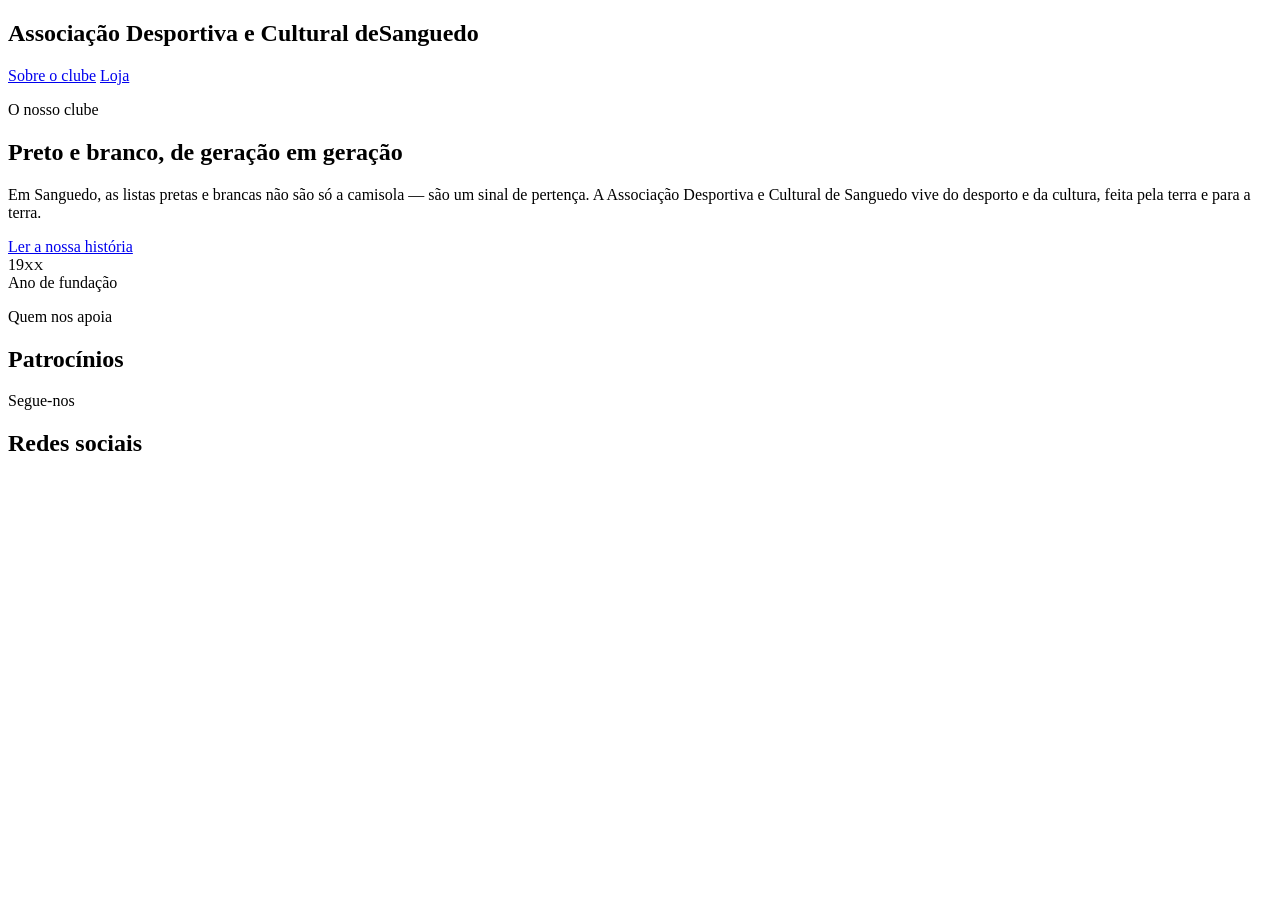
==== index.html @ ec88fad2 "Site inicial do ADC Sanguedo" ====
<!DOCTYPE html>
<html lang="pt-PT">
<head>
<meta charset="UTF-8" />
<meta name="viewport" content="width=device-width, initial-scale=1.0" />
<title>Associação Desportiva e Cultural de Sanguedo</title>
<meta name="description" content="Site oficial da ADC Sanguedo — história, patrocínios, redes sociais e contactos." />
<meta http-equiv="Content-Security-Policy" content="default-src 'self'; base-uri 'self'; object-src 'none'; script-src 'self'; style-src 'self' 'unsafe-inline' https://fonts.googleapis.com; font-src 'self' https://fonts.gstatic.com; img-src 'self' data:; connect-src 'self'; form-action 'self'; upgrade-insecure-requests" />
<meta name="referrer" content="strict-origin-when-cross-origin" />
<link rel="preconnect" href="https://fonts.googleapis.com" />
<link rel="preconnect" href="https://fonts.gstatic.com" crossorigin />
<link href="https://fonts.googleapis.com/css2?family=Barlow+Condensed:wght@500;600;700&family=Newsreader:opsz,wght@6..72,400;6..72,500;6..72,600&display=swap" rel="stylesheet" />
<link rel="stylesheet" href="css/style.css" />
</head>
<body data-page="index">
<header data-site-nav></header>
<main>
  <section class="hero" id="inicio">
    <div class="hero__grid">
      <div class="hero__crest stripes"><span id="heroCrest"></span></div>
      <div class="hero__body">
        <p class="hero__kicker" id="heroKicker"></p>
        <h1><span class="l1">Associação Desportiva e Cultural de</span><span class="l2">Sanguedo</span></h1>
        <div class="hero__meta" id="heroMeta"></div>
        <div class="hero__cta">
          <a href="sobre.html" class="btn btn--solid">Sobre o clube</a>
          <a href="loja.html" class="btn btn--ghost">Loja</a>
        </div>
      </div>
    </div>
  </section>

  <section class="section">
    <div class="wrap home-hist">
      <div>
        <p class="eyebrow">O nosso clube</p>
        <h2 class="section-title">Preto e branco, de geração em geração</h2>
        <p class="lead" style="margin-top:18px">Em Sanguedo, as listas pretas e brancas não são só a camisola — são um sinal de pertença. A Associação Desportiva e Cultural de Sanguedo vive do desporto e da cultura, feita pela terra e para a terra.</p>
        <a href="sobre.html" class="btn btn--ghost more">Ler a nossa história</a>
      </div>
      <aside>
        <div class="statcard"><div class="n" id="statAno">19<small>XX</small></div><div class="k">Ano de fundação</div></div>
      </aside>
    </div>
  </section>

  <section class="section section--alt">
    <div class="wrap">
      <p class="eyebrow">Quem nos apoia</p>
      <h2 class="section-title">Patrocínios</h2>
      <div class="spon-grid" id="patrocinios"></div>
    </div>
  </section>

  <section class="section">
    <div class="wrap">
      <p class="eyebrow">Segue-nos</p>
      <h2 class="section-title">Redes sociais</h2>
      <div class="social-grid" id="redes"></div>
    </div>
  </section>
</main>
<footer data-site-footer></footer>
<script src="js/config.js" defer></script>
<script src="js/site.js" defer></script>
<script src="js/pages.js" defer></script>
</body>
</html>
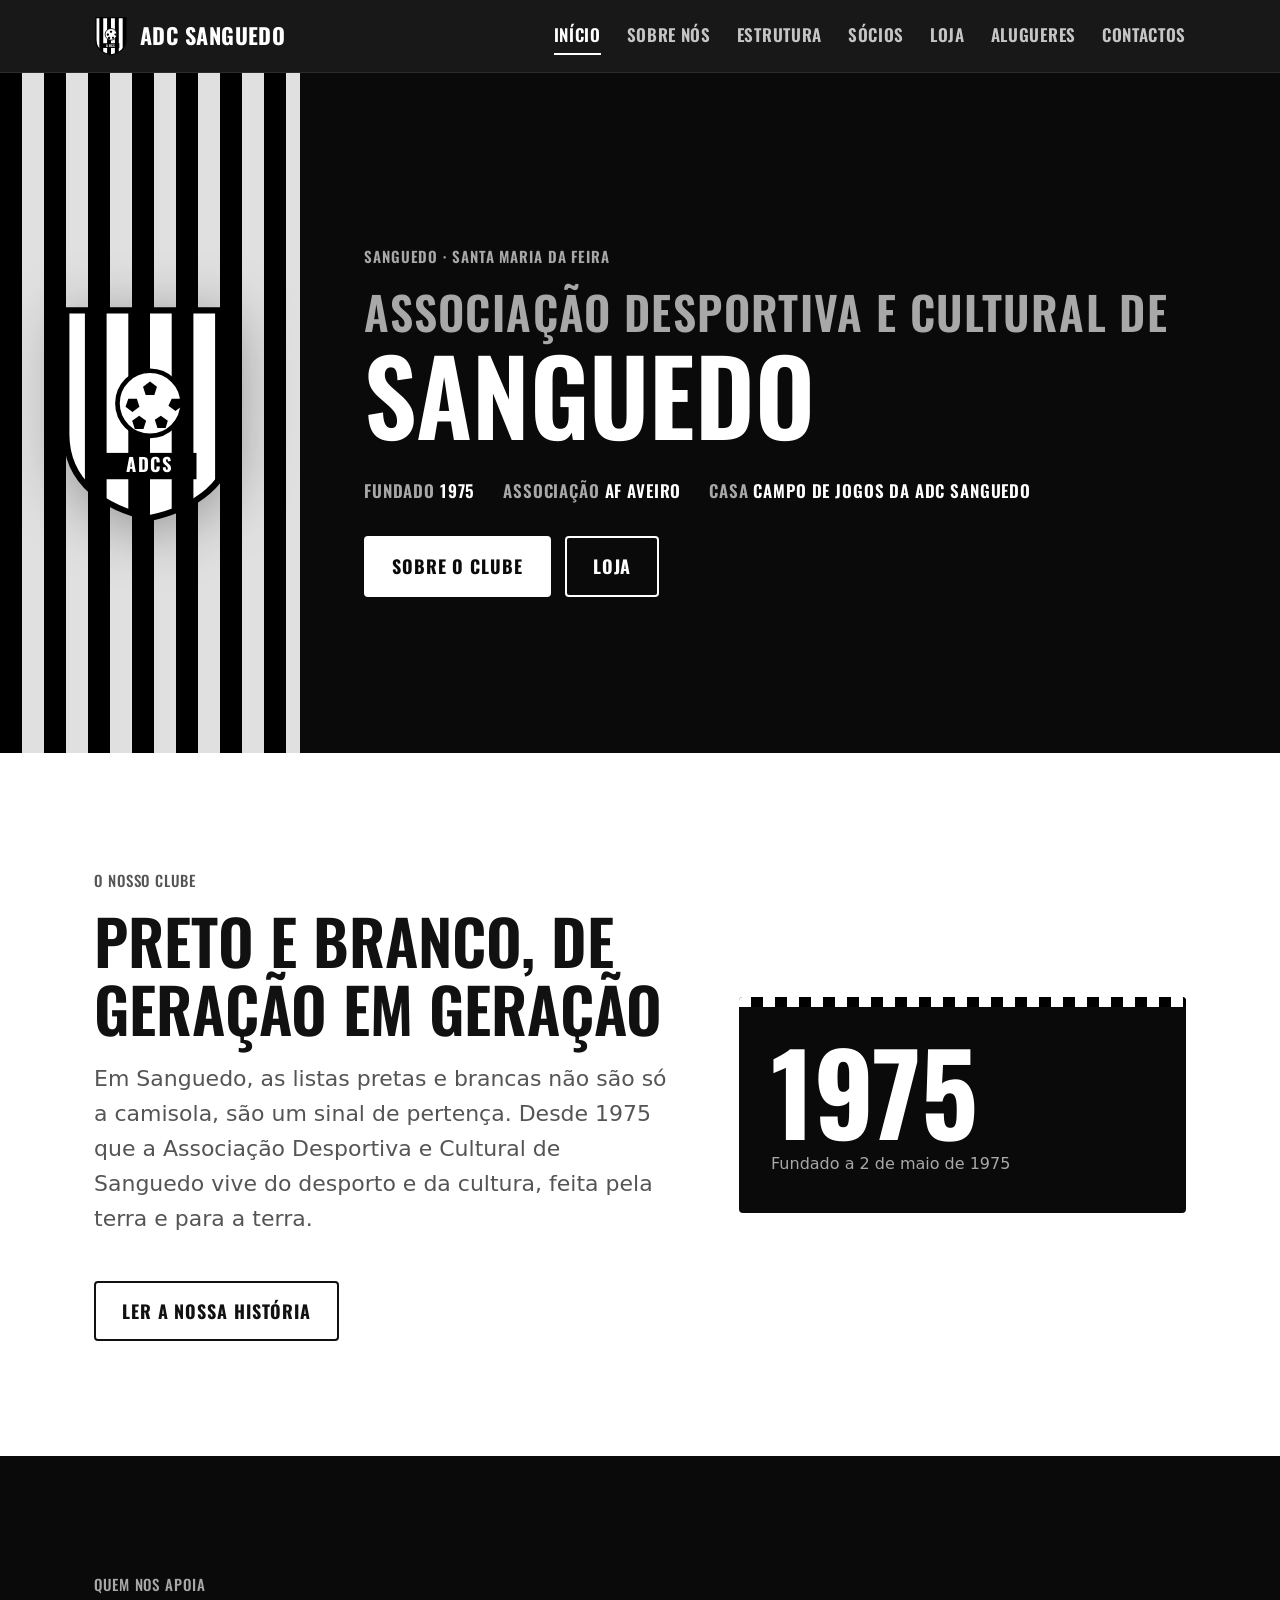
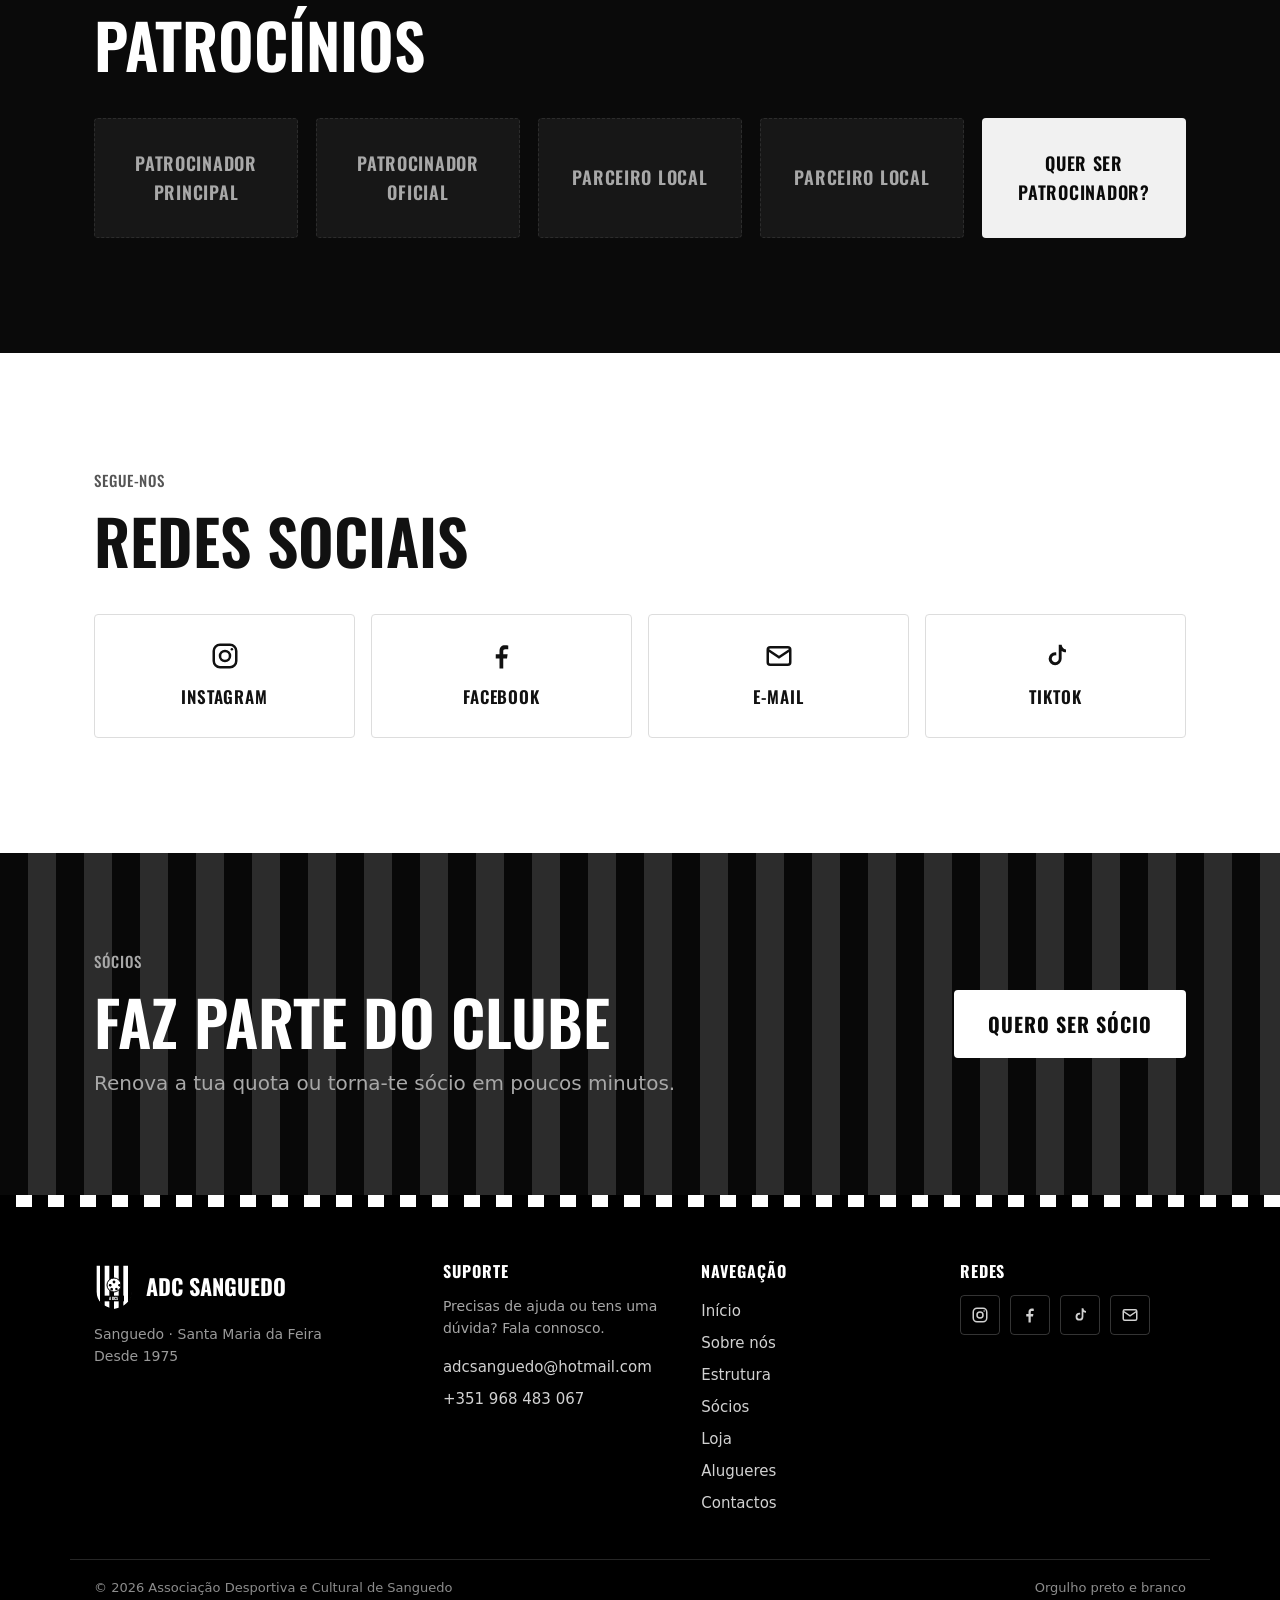
==== commit 77c25e70: "Nova versão do site: correções, página de sócios e visual preto e branco - Corrige bugs: jogos passa" ====
--- a/index.html
+++ b/index.html
@@ -4,18 +4,18 @@
 <meta charset="UTF-8" />
 <meta name="viewport" content="width=device-width, initial-scale=1.0" />
 <title>Associação Desportiva e Cultural de Sanguedo</title>
-<meta name="description" content="Site oficial da ADC Sanguedo — história, patrocínios, redes sociais e contactos." />
-<meta http-equiv="Content-Security-Policy" content="default-src 'self'; base-uri 'self'; object-src 'none'; script-src 'self'; style-src 'self' 'unsafe-inline' https://fonts.googleapis.com; font-src 'self' https://fonts.gstatic.com; img-src 'self' data:; connect-src 'self'; form-action 'self'; upgrade-insecure-requests" />
+<meta name="description" content="Site oficial da ADC Sanguedo, fundada em 1975. História, patrocínios, redes sociais e contactos." />
+<meta http-equiv="Content-Security-Policy" content="default-src 'self'; base-uri 'self'; object-src 'none'; script-src 'self'; style-src 'self'; font-src 'self'; img-src 'self' data:; connect-src 'self'; form-action 'self'; upgrade-insecure-requests" />
 <meta name="referrer" content="strict-origin-when-cross-origin" />
-<link rel="preconnect" href="https://fonts.googleapis.com" />
-<link rel="preconnect" href="https://fonts.gstatic.com" crossorigin />
-<link href="https://fonts.googleapis.com/css2?family=Barlow+Condensed:wght@500;600;700&family=Newsreader:opsz,wght@6..72,400;6..72,500;6..72,600&display=swap" rel="stylesheet" />
-<link rel="stylesheet" href="css/style.css" />
+<link rel="icon" href="favicon.svg" type="image/svg+xml" />
+<link rel="preload" href="fonts/oswald-var.woff2" as="font" type="font/woff2" crossorigin />
+<link rel="stylesheet" href="css/style.css?v=11" />
 </head>
 <body data-page="index">
 <header data-site-nav></header>
+<noscript><nav class="nav-nojs" aria-label="Principal"><a href="index.html">Início</a><a href="sobre.html">Sobre nós</a><a href="estrutura.html">Estrutura</a><a href="socios.html">Sócios</a><a href="loja.html">Loja</a><a href="alugueres.html">Alugueres</a><a href="contactos.html">Contactos</a></nav></noscript>
 <main>
-  <section class="hero" id="inicio">
+  <section class="hero on-dark" id="inicio">
     <div class="hero__grid">
       <div class="hero__crest stripes"><span id="heroCrest"></span></div>
       <div class="hero__body">
@@ -30,21 +30,33 @@
     </div>
   </section>
 
+  <section class="proximo on-dark" id="proximoJogo" hidden>
+    <div class="bar stripes"></div>
+    <div class="wrap proximo__in">
+      <div>
+        <p class="proximo__tag">Próximo jogo</p>
+        <p class="proximo__jogo" id="pjJogo"></p>
+        <p class="proximo__info" id="pjInfo"></p>
+      </div>
+      <a class="btn btn--ghost" href="estrutura.html#seniores">Ver calendário</a>
+    </div>
+  </section>
+
   <section class="section">
     <div class="wrap home-hist">
       <div>
         <p class="eyebrow">O nosso clube</p>
         <h2 class="section-title">Preto e branco, de geração em geração</h2>
-        <p class="lead" style="margin-top:18px">Em Sanguedo, as listas pretas e brancas não são só a camisola — são um sinal de pertença. A Associação Desportiva e Cultural de Sanguedo vive do desporto e da cultura, feita pela terra e para a terra.</p>
+        <p class="lead lead--gap">Em Sanguedo, as listas pretas e brancas não são só a camisola, são um sinal de pertença. Desde <span data-clube="anoFundacao">1975</span> que a Associação Desportiva e Cultural de Sanguedo vive do desporto e da cultura, feita pela terra e para a terra.</p>
         <a href="sobre.html" class="btn btn--ghost more">Ler a nossa história</a>
       </div>
       <aside>
-        <div class="statcard"><div class="n" id="statAno">19<small>XX</small></div><div class="k">Ano de fundação</div></div>
+        <div class="statcard"><div class="n" id="statAno">1975</div><div class="k">Fundado a <span data-clube="dataFundacaoExtenso">2 de maio de 1975</span></div></div>
       </aside>
     </div>
   </section>
 
-  <section class="section section--alt">
+  <section class="section section--dark on-dark">
     <div class="wrap">
       <p class="eyebrow">Quem nos apoia</p>
       <h2 class="section-title">Patrocínios</h2>
@@ -59,10 +71,21 @@
       <div class="social-grid" id="redes"></div>
     </div>
   </section>
+
+  <section class="cta-socios stripes on-dark">
+    <div class="wrap cta-socios__in">
+      <div>
+        <p class="eyebrow">Sócios</p>
+        <h2 class="section-title">Faz parte do clube</h2>
+        <p class="cta-socios__txt">Renova a tua quota ou torna-te sócio em poucos minutos.</p>
+      </div>
+      <a class="btn btn--solid" href="socios.html">Quero ser sócio</a>
+    </div>
+  </section>
 </main>
 <footer data-site-footer></footer>
-<script src="js/config.js" defer></script>
-<script src="js/site.js" defer></script>
-<script src="js/pages.js" defer></script>
+<script src="js/config.js?v=11" defer></script>
+<script src="js/site.js?v=11" defer></script>
+<script src="js/pages.js?v=11" defer></script>
 </body>
 </html>
--- a/css/style.css
+++ b/css/style.css
@@ -0,0 +1,486 @@
+/* ============================================================
+   0. FONTES
+   ============================================================ */
+@font-face {
+  font-family: "Oswald"; font-style: normal; font-weight: 200 700; font-display: swap;
+  src: url(../fonts/oswald-var.woff2) format("woff2-variations"),
+       url(../fonts/oswald-var.woff2) format("woff2");
+}
+
+/* ============================================================
+   1. CORES E LETRAS  (muda aqui as cores do clube)
+   ============================================================ */
+:root {
+  --bg:        #FFFFFF;   /* fundo da página */
+  --surface:   #F4F4F4;   /* secções alternadas e campos */
+  --fg:        #111111;   /* texto principal */
+  --muted:     #555555;   /* texto secundário */
+  --line:      #DDDDDD;   /* linhas finas */
+  --stripe-a:  #000000;   /* lista escura */
+  --stripe-b:  #FFFFFF;   /* lista clara */
+  --band:      #000000;   /* faixas pretas */
+  --band-fg:   #FFFFFF;   /* texto sobre faixa preta */
+  --ink:       #0A0A0A;   /* blocos pretos (menu, topo, destaques) — iguais no modo escuro */
+  --ink-2:     #171717;
+  --ink-fg:    #FFFFFF;
+  --ink-muted: #A8A8A8;
+  --ink-line:  #2C2C2C;
+  --radius:    4px;
+  --maxw:      1140px;
+  --font-head: "Oswald", "Arial Narrow", Arial, sans-serif;
+  --font-body: system-ui, -apple-system, "Segoe UI", Roboto, "Helvetica Neue", Arial, sans-serif;
+  color-scheme: light dark;
+}
+/* Modo escuro */
+@media (prefers-color-scheme: dark) {
+  :root:not([data-theme="light"]) {
+    --bg: #111111; --surface: #1B1B1B; --fg: #F2F2F2; --muted: #AAAAAA;
+    --line: #2E2E2E; --stripe-a: #F2F2F2; --stripe-b: #1B1B1B;
+    --band: #F2F2F2; --band-fg: #111111;
+  }
+}
+:root[data-theme="dark"] {
+  --bg: #111111; --surface: #1B1B1B; --fg: #F2F2F2; --muted: #AAAAAA;
+  --line: #2E2E2E; --stripe-a: #F2F2F2; --stripe-b: #1B1B1B;
+  --band: #F2F2F2; --band-fg: #111111;
+}
+
+/* ============================================================
+   2. BASE
+   ============================================================ */
+*, *::before, *::after { box-sizing: border-box; }
+html { scroll-behavior: smooth; scroll-padding-top: 76px; }
+body {
+  margin: 0;
+  background: var(--bg);
+  color: var(--fg);
+  font-family: var(--font-body);
+  font-size: 17px;
+  line-height: 1.6;
+  -webkit-font-smoothing: antialiased;
+}
+img { max-width: 100%; display: block; }
+a { color: inherit; }
+[hidden] { display: none !important; }
+h1, h2, h3 {
+  font-family: var(--font-head);
+  font-weight: 600;
+  line-height: 1.1;
+  margin: 0;
+}
+.wrap { max-width: var(--maxw); margin: 0 auto; padding: 0 24px; }
+.section { padding: clamp(64px, 9vw, 120px) 0; }
+.section--alt { background: var(--surface); }
+.section--alt .spon, .section--alt .social-tile { background: var(--bg); }
+.eyebrow {
+  font-family: var(--font-head);
+  font-weight: 500; font-size: 15px; letter-spacing: .06em;
+  text-transform: uppercase; color: var(--muted); margin: 0 0 14px;
+}
+.section-title { font-size: clamp(34px, 5.5vw, 62px); text-transform: uppercase; }
+.section-title--sm { font-size: clamp(28px, 4vw, 40px); }
+.lead { font-size: clamp(19px, 2.2vw, 22px); color: var(--muted); max-width: 62ch; }
+.lead--gap { margin-top: 18px; }
+
+/* Motivo de listas reutilizável */
+.stripes {
+  background-image: repeating-linear-gradient(
+    90deg, var(--stripe-a) 0 var(--sw,18px),
+    var(--stripe-b) var(--sw,18px) calc(var(--sw,18px)*2));
+}
+
+/* ============================================================
+   3. NAVEGAÇÃO
+   ============================================================ */
+.nav {
+  position: sticky; top: 0; z-index: 50;
+  background: color-mix(in srgb, var(--bg) 88%, transparent);
+  backdrop-filter: blur(10px);
+  border-bottom: 1px solid var(--line);
+}
+.nav__in { display: flex; align-items: center; gap: 20px; height: 72px; }
+.brand { display: flex; align-items: center; gap: 12px; text-decoration: none; margin-right: auto; }
+.brand svg, .brand img { width: 34px; height: 40px; flex: none; object-fit: contain; }
+.brand b { font-family: var(--font-head); font-weight: 700; font-size: 22px; letter-spacing: .02em; text-transform: uppercase; }
+.nav__links { display: flex; gap: 26px; }
+.nav__links a {
+  font-family: var(--font-head); font-weight: 600;
+  font-size: 17px; letter-spacing: .04em; text-transform: uppercase;
+  text-decoration: none; color: var(--fg); opacity: .8;
+  padding: 4px 0; border-bottom: 2px solid transparent; transition: .18s;
+}
+.nav__links a:hover, .nav__links a.is-active { opacity: 1; border-color: var(--fg); }
+.nav__cart {
+  font-family: var(--font-head); font-weight: 600; font-size: 16px;
+  text-transform: uppercase; letter-spacing: .04em;
+  background: var(--fg); color: var(--bg); border: none; cursor: pointer;
+  padding: 9px 16px; border-radius: var(--radius); display: inline-flex; gap: 8px; align-items: center;
+}
+.nav__cart span:last-child { background: var(--bg); color: var(--fg); border-radius: 99px; min-width: 20px; height: 20px; font-size: 13px; display: grid; place-items: center; padding: 0 5px; }
+.nav__burger { display: none; background: none; border: none; color: var(--fg); cursor: pointer; padding: 6px; }
+
+/* Menu de recurso para quem tem o JavaScript desligado */
+.nav-nojs { display: flex; flex-wrap: wrap; gap: 8px 22px; padding: 16px 24px; border-bottom: 1px solid var(--line); font-family: var(--font-head); font-weight: 600; text-transform: uppercase; }
+
+/* ============================================================
+   4. HERO
+   ============================================================ */
+.hero { position: relative; overflow: hidden; border-bottom: 1px solid var(--line); }
+/* As listas ocupam toda a margem esquerda; o texto começa alinhado com o menu e as secções.
+   (50% - 546px = início do conteúdo do .wrap; menos os 64px de margem do texto) */
+.hero__grid { display: grid; grid-template-columns: max(300px, calc(50% - 610px)) 1fr; min-height: min(78vh, 680px); }
+.hero__crest {
+  position: relative; display: grid; place-items: center;
+  --sw: 22px; overflow: hidden;
+}
+.hero__crest > span { width: 100%; display: grid; place-items: center; }
+.hero__crest::after { content:""; position:absolute; inset:0; background: color-mix(in srgb, var(--stripe-a) 12%, transparent); }
+.hero__crest svg, .hero__crest img { width: 62%; max-width: 200px; height: auto; position: relative; z-index: 1; filter: drop-shadow(0 10px 30px rgba(0,0,0,.35)); }
+.hero__body { display: flex; flex-direction: column; justify-content: center; padding: clamp(32px, 6vw, 80px) 24px clamp(32px, 6vw, 80px) 64px; }
+.hero__kicker { font-family:var(--font-head); font-weight:600; letter-spacing:.06em; text-transform:uppercase; color:var(--muted); font-size:15px; margin-bottom:18px; }
+.hero h1 { font-size: clamp(40px, 8.5vw, 104px); text-transform: uppercase; }
+.hero h1 .l1 { display:block; font-weight:600; font-size:.44em; letter-spacing:.03em; color:var(--muted); }
+.hero h1 .l2 { display:block; }
+.hero__meta { margin: 26px 0 32px; display:flex; flex-wrap:wrap; gap: 10px 28px; font-family:var(--font-head); font-weight:600; text-transform:uppercase; letter-spacing:.05em; font-size:17px; }
+.hero__meta i { color: var(--muted); font-style: normal; }
+.hero__cta { display:flex; flex-wrap:wrap; gap:14px; }
+.btn {
+  font-family:var(--font-head); font-weight:700; font-size:18px;
+  text-transform:uppercase; letter-spacing:.05em; cursor:pointer;
+  padding:14px 26px; border-radius: var(--radius); text-decoration:none; display:inline-block; border:2px solid var(--fg); transition:.18s;
+}
+.btn--solid { background:var(--fg); color:var(--bg); }
+.btn--solid:hover { background:transparent; color:var(--fg); }
+.btn--ghost { background:transparent; color:var(--fg); }
+.btn--ghost:hover { background:var(--fg); color:var(--bg); }
+.btn:disabled { opacity:.4; cursor:not-allowed; pointer-events:none; }
+
+/* ============================================================
+   5. CARTÕES E VALORES
+   ============================================================ */
+.statcard { border:1px solid var(--line); border-radius:var(--radius); padding:28px; background:var(--bg); }
+.statcard + .statcard { margin-top:18px; }
+.statcard .n { font-family:var(--font-head); font-weight:700; font-size:54px; line-height:1; }
+.statcard .k { color:var(--muted); font-size:16px; margin-top:6px; }
+.values { list-style:none; padding:0; margin: 40px 0 0; display:grid; gap:2px; }
+.values li { display:flex; gap:16px; padding:18px 0; border-top:1px solid var(--line); }
+.values li:last-child { border-bottom:1px solid var(--line); }
+.values b { font-family:var(--font-head); font-weight:700; text-transform:uppercase; letter-spacing:.03em; min-width:130px; }
+
+/* ============================================================
+   6. LOJA
+   ============================================================ */
+.shop__grid { display:grid; grid-template-columns: repeat(auto-fit, minmax(280px,1fr)); gap:28px; margin-top:44px; }
+.product { border:1px solid var(--line); border-radius:var(--radius); overflow:hidden; background:var(--bg); display:flex; flex-direction:column; }
+.product__img { aspect-ratio: 4/3; background: color-mix(in srgb, var(--fg) 5%, var(--bg)); display:grid; place-items:center; border-bottom:1px solid var(--line); }
+.product__img svg { width:56%; height:auto; }
+.product__img img { width:100%; height:100%; object-fit:cover; }
+.product__b { padding:22px; display:flex; flex-direction:column; gap:14px; flex:1; }
+.product__b h3 { font-size:26px; text-transform:uppercase; }
+.product__b .desc { color:var(--muted); font-size:16px; margin:0; }
+.product__price { font-family:var(--font-head); font-weight:700; font-size:30px; }
+.field { display:flex; flex-direction:column; gap:6px; }
+.field label { font-family:var(--font-head); font-weight:600; text-transform:uppercase; letter-spacing:.05em; font-size:14px; color:var(--muted); }
+.field label .opt { text-transform:none; letter-spacing:0; font-weight:500; }
+.field__help { color:var(--muted); font-size:14px; }
+select, input, textarea {
+  font-family:inherit; font-size:16px; color:var(--fg);
+  background:var(--surface); border:1px solid var(--line); border-radius:var(--radius); padding:11px 13px; width:100%;
+}
+select:focus, input:focus, textarea:focus { outline:2px solid var(--fg); outline-offset:1px; border-color:var(--fg); }
+.row2 { display:grid; grid-template-columns:1fr 1fr; gap:12px; }
+.perso { border-top:1px dashed var(--line); padding-top:14px; }
+.product .btn { width:100%; text-align:center; margin-top:auto; }
+
+/* Carrinho (gaveta lateral) */
+.overlay { position:fixed; inset:0; background:rgba(0,0,0,.5); opacity:0; visibility:hidden; transition:.25s; z-index:80; }
+.overlay.open { opacity:1; visibility:visible; }
+.cart {
+  position:fixed; top:0; right:0; height:100%; width:min(420px,100%); background:var(--bg);
+  z-index:90; transform:translateX(100%); visibility:hidden; transition:transform .3s cubic-bezier(.4,0,.2,1), visibility .3s;
+  display:flex; flex-direction:column; box-shadow:-20px 0 50px rgba(0,0,0,.2);
+}
+.cart.open { transform:translateX(0); visibility:visible; transition:transform .3s cubic-bezier(.4,0,.2,1), visibility 0s; }
+.cart__head { --sw:14px; color:var(--band-fg); padding:22px 24px; display:flex; justify-content:space-between; align-items:center; position:relative; }
+.cart__head::before { content:""; position:absolute; inset:0; background:var(--band); opacity:.92; }
+.cart__head h2, .cart__head button { position:relative; z-index:1; color:var(--band-fg); }
+.cart__head h2 { font-size:24px; text-transform:uppercase; }
+.cart__head button { background:none; border:none; cursor:pointer; font-size:20px; padding:4px 8px; }
+.cart__items { flex:1; overflow-y:auto; padding:10px 24px; }
+.cart__empty { color:var(--muted); text-align:center; padding:60px 20px; }
+.citem { display:flex; gap:14px; padding:18px 0; border-bottom:1px solid var(--line); }
+.citem__thumb { width:56px; height:56px; flex:none; border:1px solid var(--line); border-radius:var(--radius); display:grid; place-items:center; overflow:hidden; }
+.citem__thumb svg { width:80%; }
+.citem__thumb img { width:100%; height:100%; object-fit:cover; }
+.citem__info { flex:1; font-size:15px; }
+.citem__info b { font-family:var(--font-head); font-size:18px; text-transform:uppercase; display:block; }
+.citem__info span { color:var(--muted); }
+.citem__x { background:none; border:none; color:var(--muted); cursor:pointer; font-size:20px; align-self:flex-start; }
+.cart__foot { border-top:1px solid var(--line); padding:22px 24px; }
+.cart__total { display:flex; justify-content:space-between; align-items:baseline; margin-bottom:16px; font-family:var(--font-head); text-transform:uppercase; }
+.cart__total b { font-size:30px; }
+.cart__foot .btn { display:block; width:100%; text-align:center; margin-bottom:10px; }
+.cart__note { font-size:13px; color:var(--muted); text-align:center; margin:6px 0 0; }
+
+/* ============================================================
+   7. CALENDÁRIO
+   ============================================================ */
+.fixtures { border:1px solid var(--line); border-radius:var(--radius); overflow:hidden; }
+.fx { display:grid; grid-template-columns: 78px 1fr auto; gap:18px; align-items:center; padding:18px 22px; border-top:1px solid var(--line); }
+.fx:first-child { border-top:none; }
+.fixtures__more { margin-top:20px; }
+.fx--empty { display:block; margin:0; color:var(--muted); }
+.fx__date { text-align:center; font-family:var(--font-head); line-height:1; }
+.fx__date .d { font-weight:700; font-size:30px; }
+.fx__date .m { text-transform:uppercase; color:var(--muted); font-size:14px; letter-spacing:.08em; }
+.fx__main b { font-family:var(--font-head); font-weight:700; font-size:21px; text-transform:uppercase; display:block; }
+.fx__main span { color:var(--muted); font-size:15px; }
+.fx__ha { font-family:var(--font-head); font-weight:700; text-transform:uppercase; font-size:14px; letter-spacing:.06em; padding:5px 12px; border-radius:99px; border:1.5px solid var(--fg); }
+.fx__ha.casa { background:var(--fg); color:var(--bg); }
+
+/* ============================================================
+   8. CONTACTOS E FORMULÁRIOS
+   ============================================================ */
+.contact__grid { display:grid; grid-template-columns:1fr 1fr; gap:clamp(32px,5vw,64px); }
+.info__row { display:flex; gap:16px; padding:20px 0; border-bottom:1px solid var(--line); }
+.info__row:first-of-type { border-top:1px solid var(--line); }
+.info__row .k { font-family:var(--font-head); font-weight:700; text-transform:uppercase; letter-spacing:.04em; min-width:120px; color:var(--muted); }
+.info__row a { color:var(--fg); text-decoration:none; border-bottom:1px solid var(--fg); }
+.socials { display:flex; gap:14px; margin-top:26px; }
+.socials a { width:44px; height:44px; border:1px solid var(--line); border-radius:var(--radius); display:grid; place-items:center; color:var(--fg); transition:.18s; }
+.socials a svg { width:22px; height:22px; }
+.socials a:hover { background:var(--fg); color:var(--bg); }
+.form { display:grid; gap:16px; }
+.form--gap { margin-top:24px; }
+.form__btns { display:flex; flex-wrap:wrap; gap:12px; }
+.form__note { text-align:left; }
+.form__msg { margin:0; padding:12px 14px; border-left:3px solid var(--fg); background:var(--surface); font-size:15px; }
+.form__msg a { color:var(--fg); }
+
+/* ============================================================
+   9. RODAPÉ
+   ============================================================ */
+.footer { background:var(--band); color:var(--band-fg); }
+.footer__top { --sw:16px; height:12px; }
+.footer small { color:color-mix(in srgb, var(--band-fg) 60%, transparent); font-size:14px; }
+.footer__grid { display:grid; grid-template-columns:1.4fr 1fr 1fr 1fr; gap:32px; padding-top:56px; padding-bottom:40px; }
+.footer__col h2 { font-family:var(--font-head); font-weight:700; text-transform:uppercase; letter-spacing:.06em; font-size:16px; margin:0 0 14px; color:var(--band-fg); }
+.footer__col a { display:block; color:var(--band-fg); text-decoration:none; opacity:.82; padding:4px 0; font-size:15px; }
+.footer__col a:hover { opacity:1; }
+.footer__help { color:color-mix(in srgb,var(--band-fg) 65%,transparent); font-size:14px; margin:0 0 12px; }
+.footer__brand { display:flex; align-items:center; gap:12px; }
+.footer__brand svg, .footer__brand img { width:40px; height:auto; }
+.footer__brand b { font-family:var(--font-head); font-size:22px; text-transform:uppercase; }
+.footer__brand-col small { color:color-mix(in srgb,var(--band-fg) 60%,transparent); display:block; margin-top:12px; }
+.footer__social { display:flex; gap:10px; }
+.footer__social a { width:40px; height:40px; border:1px solid color-mix(in srgb,var(--band-fg) 25%,transparent); border-radius:var(--radius); display:grid; place-items:center; padding:0; }
+.footer__social svg { width:18px; height:18px; }
+.footer__bar { display:flex; justify-content:space-between; gap:12px; padding-top:18px; padding-bottom:18px; border-top:1px solid color-mix(in srgb,var(--band-fg) 15%,transparent); }
+.footer__bar small { color:color-mix(in srgb,var(--band-fg) 55%,transparent); font-size:13px; }
+
+/* ============================================================
+   10. PÁGINAS INTERIORES
+   ============================================================ */
+/* Cabeçalho das páginas interiores */
+.pagehead { border-bottom:1px solid var(--line); position:relative; overflow:hidden; }
+.pagehead .wrap { padding-top:clamp(48px,7vw,88px); padding-bottom:clamp(40px,6vw,72px); position:relative; z-index:1; }
+.pagehead .bar { height:14px; --sw:16px; }
+.pagehead h1 { font-size:clamp(40px,8vw,88px); text-transform:uppercase; }
+.pagehead p { color:var(--muted); max-width:60ch; margin:14px 0 0; font-size:clamp(18px,2.2vw,21px); }
+
+/* Home: história curta */
+.home-hist { display:grid; grid-template-columns:1.3fr 1fr; gap:clamp(32px,5vw,64px); align-items:center; }
+.home-hist .more { margin-top:22px; }
+
+/* PATROCÍNIOS */
+.spon-grid { display:grid; grid-template-columns:repeat(auto-fill,minmax(200px,1fr)); gap:18px; margin-top:40px; }
+.spon { border:1px solid var(--line); border-radius:var(--radius); min-height:120px; display:grid; place-items:center; text-align:center; padding:24px; text-decoration:none; color:var(--fg); background:var(--bg); transition:.18s; }
+.spon:hover { border-color:var(--fg); }
+.spon__logo { max-width:100%; max-height:72px; width:auto; object-fit:contain; }
+.spon__name { font-family:var(--font-head); font-weight:600; text-transform:uppercase; letter-spacing:.04em; font-size:18px; }
+.spon--empty { border-style:dashed; color:var(--muted); }
+.spon--cta { --sw:14px; color:var(--band-fg); position:relative; overflow:hidden; border:none; }
+.spon--cta::before { content:""; position:absolute; inset:0; background:var(--band); opacity:.92; }
+.spon--cta .spon__name { position:relative; z-index:1; color:var(--band-fg); }
+
+/* REDES */
+.social-grid { display:grid; grid-template-columns:repeat(4,1fr); gap:16px; margin-top:40px; }
+.social-tile { border:1px solid var(--line); border-radius:var(--radius); padding:26px 16px; display:flex; flex-direction:column; align-items:center; gap:12px; text-decoration:none; color:var(--fg); background:var(--bg); transition:.18s; }
+.social-tile:hover { border-color:var(--fg); transform:translateY(-2px); }
+.social-tile svg { width:30px; height:30px; }
+.social-tile span { font-family:var(--font-head); font-weight:600; text-transform:uppercase; letter-spacing:.05em; }
+
+/* ESTRUTURA */
+.partnav { display:flex; flex-wrap:wrap; gap:10px; margin-top:36px; }
+.partnav a { font-family:var(--font-head); font-weight:600; text-transform:uppercase; letter-spacing:.04em; text-decoration:none; color:var(--fg); border:1.5px solid var(--fg); border-radius:99px; padding:8px 18px; transition:.18s; }
+.partnav a:hover { background:var(--fg); color:var(--bg); }
+.part { padding-top:clamp(48px,7vw,80px); }
+.part__num { font-family:var(--font-head); font-weight:700; color:var(--muted); letter-spacing:.06em; text-transform:uppercase; font-size:15px; }
+.part h2 { font-size:clamp(32px,5vw,54px); text-transform:uppercase; margin:6px 0 14px; }
+.part__sub { text-transform:uppercase; margin:40px 0 6px; }
+.esc-grid { display:grid; grid-template-columns:repeat(auto-fill,minmax(150px,1fr)); gap:14px; margin-top:28px; }
+.esc { border:1px solid var(--line); border-radius:var(--radius); padding:20px; background:var(--bg); }
+.esc b { font-family:var(--font-head); font-weight:700; font-size:22px; text-transform:uppercase; display:block; }
+.esc span { color:var(--muted); font-family:var(--font-head); letter-spacing:.05em; }
+.facto-grid { display:grid; grid-template-columns:repeat(auto-fit,minmax(200px,1fr)); gap:16px; margin-top:24px; }
+.facto { border:1px solid var(--line); border-radius:var(--radius); padding:22px; background:var(--bg); }
+.facto .k { font-family:var(--font-head); font-weight:600; text-transform:uppercase; letter-spacing:.05em; color:var(--muted); font-size:14px; display:block; margin-bottom:6px; }
+.facto .v { font-family:var(--font-head); font-weight:700; font-size:21px; }
+
+/* ALUGUERES */
+.alug { display:grid; grid-template-columns:1fr 1fr; gap:clamp(32px,5vw,56px); margin-top:44px; align-items:start; }
+.alug__price { --sw:16px; color:var(--band-fg); position:relative; overflow:hidden; border-radius:var(--radius); padding:30px; margin-bottom:22px; }
+.alug__price::before { content:""; position:absolute; inset:0; background:var(--band); opacity:.93; }
+.alug__price > * { position:relative; z-index:1; }
+.alug__price .big { font-family:var(--font-head); font-weight:700; font-size:clamp(34px,5vw,52px); text-transform:uppercase; }
+.alug__price .sub { color:color-mix(in srgb, var(--band-fg) 75%, transparent); font-family:var(--font-head); text-transform:uppercase; letter-spacing:.05em; }
+.alug ul { list-style:none; padding:0; margin:0; }
+.alug ul li { padding:12px 0 12px 26px; border-bottom:1px solid var(--line); position:relative; }
+.alug ul li::before { content:""; position:absolute; left:0; top:19px; width:10px; height:10px; background-image:repeating-linear-gradient(90deg,var(--stripe-a) 0 3px,var(--stripe-b) 3px 6px); border:1px solid var(--fg); }
+
+/* SÓCIOS */
+.quota-grid { display:grid; grid-template-columns:repeat(auto-fit,minmax(220px,1fr)); gap:16px; margin-top:32px; }
+.quota, .pag { border:1px solid var(--line); border-radius:var(--radius); padding:22px; background:var(--bg); display:flex; flex-direction:column; gap:4px; }
+.quota .k, .pag .k { font-family:var(--font-head); font-weight:500; text-transform:uppercase; letter-spacing:.05em; color:var(--muted); font-size:14px; }
+.quota .v { font-family:var(--font-head); font-weight:700; font-size:clamp(28px,4vw,38px); line-height:1.1; }
+.quota .d, .pag .d { color:var(--muted); font-size:15px; }
+.socios { display:grid; grid-template-columns:1fr 1fr; gap:clamp(32px,5vw,56px); align-items:start; }
+.passos { list-style:none; counter-reset:passo; padding:0; margin:28px 0 36px; display:grid; gap:18px; }
+.passos li { counter-increment:passo; display:grid; grid-template-columns:44px 1fr; column-gap:14px; }
+.passos li::before { content:counter(passo); grid-row:span 2; width:44px; height:44px; border-radius:99px; background:var(--fg); color:var(--bg); display:grid; place-items:center; font-family:var(--font-head); font-weight:700; font-size:20px; }
+.passos b { font-family:var(--font-head); font-weight:600; text-transform:uppercase; font-size:19px; }
+.passos span { color:var(--muted); }
+.pagamentos { display:grid; gap:12px; }
+.pag .v { font-weight:600; word-break:break-word; }
+.pag__copy { align-self:flex-start; margin-top:8px; font-family:var(--font-head); font-weight:600; text-transform:uppercase; letter-spacing:.04em; font-size:14px; background:none; color:var(--fg); border:1.5px solid var(--fg); border-radius:var(--radius); padding:5px 12px; cursor:pointer; }
+.pag__copy:hover { background:var(--fg); color:var(--bg); }
+.pag__nota { margin:0; color:var(--muted); font-size:15px; }
+@media (max-width:820px){ .socios { grid-template-columns:1fr; } }
+
+/* SOBRE / prosa longa */
+.prose { max-width:70ch; }
+.prose p { margin:0 0 20px; }
+.prose h3 { font-size:28px; text-transform:uppercase; margin:36px 0 12px; }
+
+/* ============================================================
+   11. RESPONSIVO
+   ============================================================ */
+/* O menu completo (6 links + carrinho) precisa de ~980px; abaixo disso passa a hambúrguer */
+@media (max-width: 980px) {
+  .nav__links {
+    position: absolute; top: 72px; left:0; right:0; flex-direction: column; gap:0;
+    background: var(--bg); border-bottom:1px solid var(--line);
+    transform: scaleY(0); transform-origin: top; visibility: hidden; transition: transform .2s, visibility .2s;
+  }
+  .nav__links.open { transform: scaleY(1); visibility: visible; }
+  .nav__links a { padding:16px 24px; border-bottom:1px solid var(--line); }
+  .nav__burger { display:block; }
+}
+@media (max-width: 860px) {
+  .hero__grid { grid-template-columns: 1fr; }
+  .hero__body { padding: 40px 24px 48px; }
+  .hero__crest { min-height: 220px; }
+  .hero__crest svg, .hero__crest img { max-width: 150px; }
+  .contact__grid { grid-template-columns: 1fr; }
+}
+@media (max-width:820px){
+  .home-hist, .alug { grid-template-columns:1fr; }
+  .footer__grid { grid-template-columns:1fr 1fr; }
+  .footer__bar { flex-direction:column; }
+}
+@media (max-width:640px){ .social-grid{ grid-template-columns:repeat(2,1fr); } }
+@media (max-width:440px){
+  .nav__in { gap:12px; }
+  .brand b { font-size:19px; white-space:nowrap; }
+  .nav__cart { padding:8px 10px; }
+}
+.nav__cart-ico { display:none; }
+@media (max-width:380px){
+  .nav__cart-txt { display:none; }
+  .brand b { font-size:17px; }
+  .nav__cart-ico { display:block; }
+}
+@media (max-width:520px){ .footer__grid{ grid-template-columns:1fr; } }
+
+/* ============================================================
+   12. ANIMAÇÃO
+   ============================================================ */
+/* Entrada orquestrada do herói (um só momento) */
+@keyframes rise { from { opacity:0; transform: translateY(18px); } to { opacity:1; transform:none; } }
+.hero__body > * { animation: rise .7s cubic-bezier(.2,.7,.2,1) both; }
+.hero__body > *:nth-child(2){ animation-delay:.08s; }
+.hero__body > *:nth-child(3){ animation-delay:.16s; }
+.hero__body > *:nth-child(4){ animation-delay:.24s; }
+
+/* Respeitar quem prefere menos animação */
+@media (prefers-reduced-motion: reduce) {
+  html { scroll-behavior: auto; }
+  * { animation:none !important; transition:none !important; }
+}
+
+/* ============================================================
+   13. BLOCOS PRETOS (menu, topo, próximo jogo, destaques)
+   ============================================================ */
+/* Botões sobre fundo preto */
+.on-dark .btn--solid { background:var(--ink-fg); color:var(--ink); border-color:var(--ink-fg); }
+.on-dark .btn--solid:hover { background:transparent; color:var(--ink-fg); }
+.on-dark .btn--ghost { color:var(--ink-fg); border-color:var(--ink-fg); }
+.on-dark .btn--ghost:hover { background:var(--ink-fg); color:var(--ink); }
+.on-dark .eyebrow { color:var(--ink-muted); }
+
+/* Menu */
+.nav { background:color-mix(in srgb, var(--ink) 94%, transparent); border-bottom-color:var(--ink-line); color:var(--ink-fg); }
+.nav__links a { color:var(--ink-fg); opacity:.75; }
+.nav__links a:hover, .nav__links a.is-active { opacity:1; border-color:var(--ink-fg); }
+.nav__cart { background:var(--ink-fg); color:var(--ink); }
+.nav__cart span:last-child { background:var(--ink); color:var(--ink-fg); }
+.nav__burger { color:var(--ink-fg); }
+@media (max-width: 980px) {
+  .nav__links { background:var(--ink); border-bottom-color:var(--ink-line); }
+  .nav__links a { border-bottom-color:var(--ink-line); }
+}
+
+/* Topo da página inicial */
+.hero { background:var(--ink); color:var(--ink-fg); border-bottom:none; }
+.hero__kicker, .hero h1 .l1, .hero__meta i { color:var(--ink-muted); }
+
+/* Cabeçalho das páginas interiores */
+.pagehead { background:var(--ink); color:var(--ink-fg); border-bottom:none; }
+.pagehead p { color:var(--ink-muted); }
+.on-dark .partnav a { color:var(--ink-fg); border-color:var(--ink-fg); }
+.on-dark .partnav a:hover { background:var(--ink-fg); color:var(--ink); }
+
+/* Próximo jogo */
+.proximo { background:var(--ink-2); color:var(--ink-fg); }
+.proximo .bar { height:8px; --sw:14px; }
+.proximo__in { display:flex; flex-wrap:wrap; align-items:center; justify-content:space-between; gap:20px 40px; padding-top:32px; padding-bottom:36px; }
+.proximo__tag { margin:0 0 6px; font-family:var(--font-head); font-weight:500; text-transform:uppercase; letter-spacing:.08em; font-size:15px; color:var(--ink-muted); }
+.proximo__jogo { margin:0; font-family:var(--font-head); font-weight:700; text-transform:uppercase; font-size:clamp(28px,4.4vw,48px); line-height:1.05; }
+.proximo__info { margin:12px 0 0; display:flex; flex-wrap:wrap; align-items:center; gap:8px 18px; color:var(--ink-muted); }
+.proximo__info span:first-child { color:var(--ink-fg); }
+.proximo .fx__ha { border-color:var(--ink-fg); color:var(--ink-fg); }
+.proximo .fx__ha.casa { background:var(--ink-fg); color:var(--ink); }
+
+/* Cartão do ano de fundação */
+.statcard { background:var(--ink); color:var(--ink-fg); border:none; padding:36px 32px; position:relative; overflow:hidden; }
+.statcard::before { content:""; position:absolute; left:0; right:0; top:0; height:10px; background-image:repeating-linear-gradient(90deg,#fff 0 12px,#000 12px 24px); }
+.statcard .n { font-size:clamp(72px,9vw,112px); }
+.statcard .k { color:var(--ink-muted); }
+
+/* Secção preta (patrocínios) */
+.section--dark { background:var(--ink); color:var(--ink-fg); }
+.section--dark .spon { background:var(--ink-2); border-color:var(--ink-line); color:var(--ink-fg); }
+.section--dark .spon--empty { color:var(--ink-muted); }
+.section--dark .spon:hover { border-color:var(--ink-fg); }
+.section--dark .spon--cta::before { background:var(--ink-fg); opacity:.94; }
+.section--dark .spon--cta .spon__name { color:var(--ink); }
+
+/* Redes sociais */
+.social-tile:hover { background:var(--fg); color:var(--bg); border-color:var(--fg); }
+
+/* Faixa "Faz parte do clube" */
+.cta-socios { --sw:28px; position:relative; color:var(--ink-fg); }
+.cta-socios::before { content:""; position:absolute; inset:0; background:var(--ink); opacity:.86; }
+.cta-socios__in { position:relative; display:flex; flex-wrap:wrap; align-items:center; justify-content:space-between; gap:24px 40px; padding-top:clamp(56px,8vw,96px); padding-bottom:clamp(56px,8vw,96px); }
+.cta-socios__txt { margin:12px 0 0; color:var(--ink-muted); font-size:clamp(17px,2vw,20px); }
+.cta-socios .btn { font-size:20px; padding:16px 32px; }
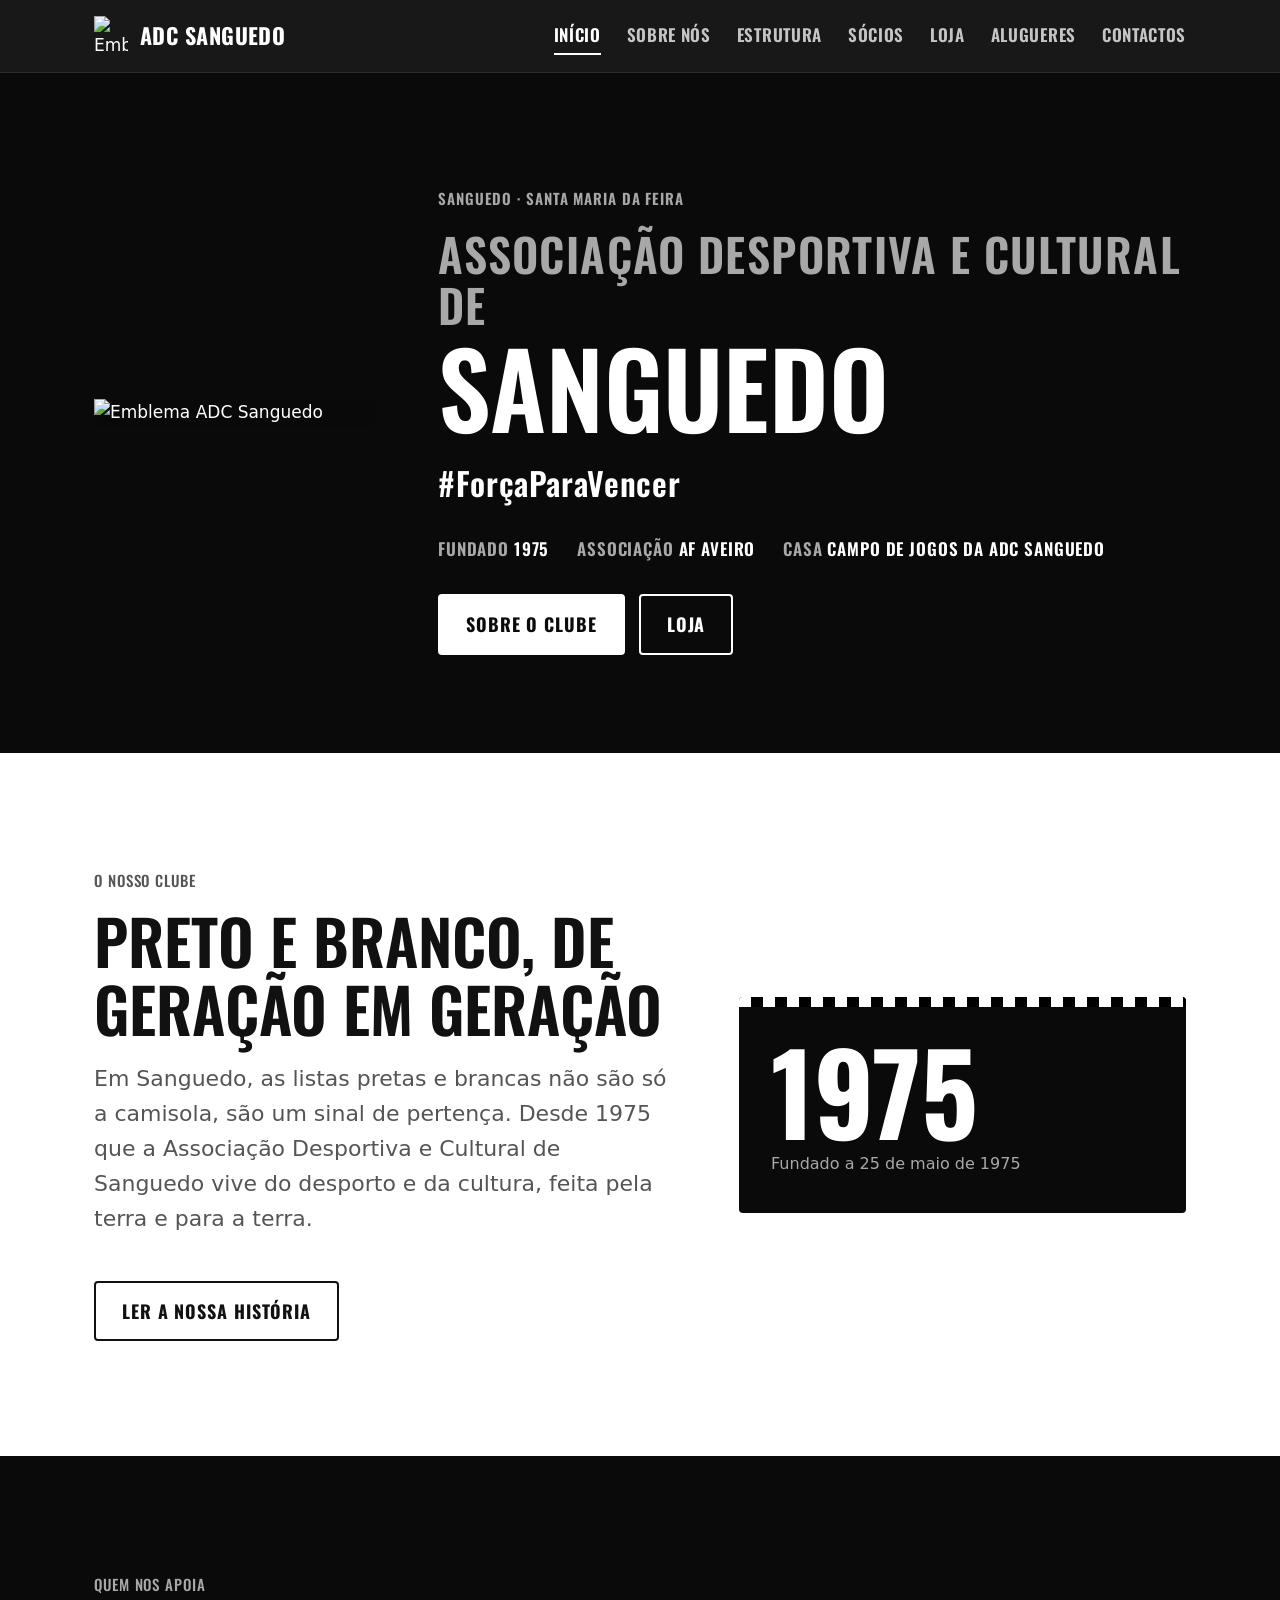
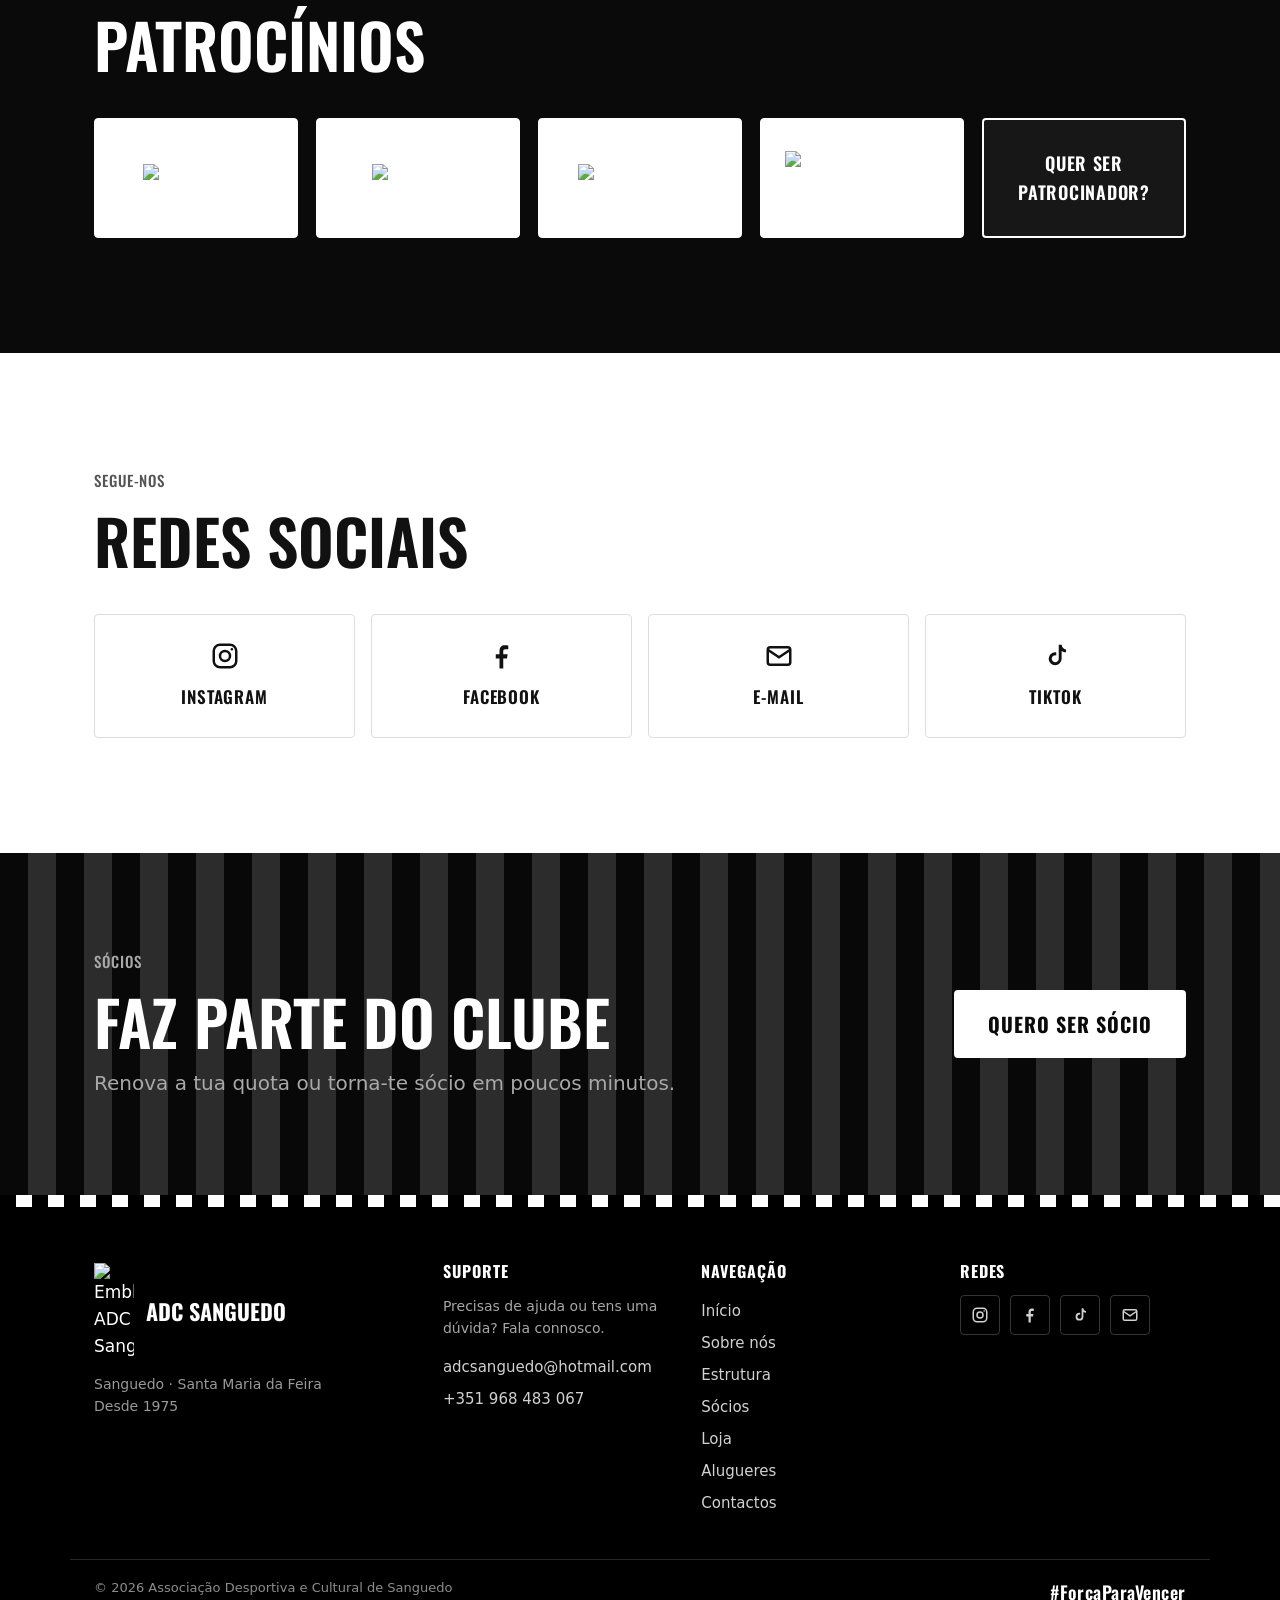
==== commit 70bc29e8: "Emblema oficial, fotos de fundo, patrocinadores e página Estrutura renovada - Emblema oficial do clu" ====
--- a/index.html
+++ b/index.html
@@ -7,20 +7,22 @@
 <meta name="description" content="Site oficial da ADC Sanguedo, fundada em 1975. História, patrocínios, redes sociais e contactos." />
 <meta http-equiv="Content-Security-Policy" content="default-src 'self'; base-uri 'self'; object-src 'none'; script-src 'self'; style-src 'self'; font-src 'self'; img-src 'self' data:; connect-src 'self'; form-action 'self'; upgrade-insecure-requests" />
 <meta name="referrer" content="strict-origin-when-cross-origin" />
-<link rel="icon" href="favicon.svg" type="image/svg+xml" />
+<link rel="icon" href="favicon.png" type="image/png" />
+<link rel="apple-touch-icon" href="apple-touch-icon.png" />
 <link rel="preload" href="fonts/oswald-var.woff2" as="font" type="font/woff2" crossorigin />
-<link rel="stylesheet" href="css/style.css?v=11" />
+<link rel="stylesheet" href="css/style.css?v=24" />
 </head>
 <body data-page="index">
 <header data-site-nav></header>
 <noscript><nav class="nav-nojs" aria-label="Principal"><a href="index.html">Início</a><a href="sobre.html">Sobre nós</a><a href="estrutura.html">Estrutura</a><a href="socios.html">Sócios</a><a href="loja.html">Loja</a><a href="alugueres.html">Alugueres</a><a href="contactos.html">Contactos</a></nav></noscript>
 <main>
   <section class="hero on-dark" id="inicio">
-    <div class="hero__grid">
-      <div class="hero__crest stripes"><span id="heroCrest"></span></div>
+    <div class="wrap hero__grid">
+      <div class="hero__crest"><span id="heroCrest"></span></div>
       <div class="hero__body">
         <p class="hero__kicker" id="heroKicker"></p>
         <h1><span class="l1">Associação Desportiva e Cultural de</span><span class="l2">Sanguedo</span></h1>
+        <p class="hero__slogan" data-clube="slogan">#ForçaParaVencer</p>
         <div class="hero__meta" id="heroMeta"></div>
         <div class="hero__cta">
           <a href="sobre.html" class="btn btn--solid">Sobre o clube</a>
@@ -51,7 +53,7 @@
         <a href="sobre.html" class="btn btn--ghost more">Ler a nossa história</a>
       </div>
       <aside>
-        <div class="statcard"><div class="n" id="statAno">1975</div><div class="k">Fundado a <span data-clube="dataFundacaoExtenso">2 de maio de 1975</span></div></div>
+        <div class="statcard"><div class="n" id="statAno">1975</div><div class="k">Fundado a <span data-clube="dataFundacaoExtenso">25 de maio de 1975</span></div></div>
       </aside>
     </div>
   </section>
@@ -84,8 +86,8 @@
   </section>
 </main>
 <footer data-site-footer></footer>
-<script src="js/config.js?v=11" defer></script>
-<script src="js/site.js?v=11" defer></script>
-<script src="js/pages.js?v=11" defer></script>
+<script src="js/config.js?v=24" defer></script>
+<script src="js/site.js?v=24" defer></script>
+<script src="js/pages.js?v=24" defer></script>
 </body>
 </html>
--- a/css/style.css
+++ b/css/style.css
@@ -484,3 +484,127 @@
 .cta-socios__in { position:relative; display:flex; flex-wrap:wrap; align-items:center; justify-content:space-between; gap:24px 40px; padding-top:clamp(56px,8vw,96px); padding-bottom:clamp(56px,8vw,96px); }
 .cta-socios__txt { margin:12px 0 0; color:var(--ink-muted); font-size:clamp(17px,2vw,20px); }
 .cta-socios .btn { font-size:20px; padding:16px 32px; }
+
+/* Patrocinadores com logo: cartão branco para todos os logos ficarem legíveis */
+.spon--logo, .section--dark .spon--logo { background:#fff; border-color:#fff; padding:20px 24px; }
+.section--dark .spon--logo:hover { border-color:var(--ink-muted); }
+.spon--logo .spon__logo { max-height:80px; max-width:min(100%, 220px); }
+/* "Quer ser patrocinador?": contorno branco, distinto dos cartões dos logos */
+.section--dark .spon--cta { background-image:none; border:2px solid var(--ink-fg); }
+.section--dark .spon--cta::before { background:transparent; }
+.section--dark .spon--cta .spon__name { color:var(--ink-fg); }
+.section--dark .spon--cta:hover { background:var(--ink-fg); }
+.section--dark .spon--cta:hover .spon__name { color:var(--ink); }
+
+/* ============================================================
+   14. TOPO DA PÁGINA INICIAL: foto do clube + emblema grande
+   (para trocar a foto, muda o caminho em url(...) — relativo à pasta css/)
+   ============================================================ */
+.hero {
+  background:
+    linear-gradient(90deg, rgba(10,10,10,.94) 0%, rgba(10,10,10,.80) 45%, rgba(10,10,10,.55) 100%),
+    url(../img/fotos/adeptos-2.jpg) center 45% / cover no-repeat,
+    var(--ink);
+}
+.hero__grid {
+  grid-template-columns: clamp(180px, 22vw, 280px) 1fr;
+  gap: clamp(32px, 5vw, 72px); align-items: center;
+  min-height: min(78vh, 680px); padding-top: 56px; padding-bottom: 56px;
+}
+.hero__crest::after { content: none; }
+.hero__crest svg, .hero__crest img { width: 100%; max-width: none; filter: drop-shadow(0 18px 40px rgba(0,0,0,.6)); }
+.hero__body { padding: 0; }
+@media (max-width: 860px) {
+  .hero { background:
+    linear-gradient(180deg, rgba(10,10,10,.70) 0%, rgba(10,10,10,.92) 55%),
+    url(../img/fotos/adeptos-2.jpg) center top / cover no-repeat, var(--ink); }
+  .hero__grid { grid-template-columns: 1fr; gap: 28px; min-height: 0; padding-top: 40px; padding-bottom: 48px; }
+  .hero__crest { min-height: 0; justify-items: start; }
+  .hero__crest > span { width: 150px; }
+  .hero__crest svg, .hero__crest img { max-width: 150px; }
+  .hero__body { padding: 0; }
+}
+
+/* ============================================================
+   15. ESTRUTURA: uma secção por parte, com foto ao lado do texto
+   ============================================================ */
+.part-sec .part { padding-top:0; }
+.part__top { display:grid; grid-template-columns:1fr 1fr; gap:clamp(28px,5vw,64px); align-items:center; }
+.part__top--inv .part__foto { order:-1; }          /* foto à esquerda, para alternar */
+.part__top .lead { margin-bottom:0; }
+.part__foto { margin:0; border-radius:var(--radius); overflow:hidden; aspect-ratio:3/2; background:var(--surface); box-shadow:0 20px 50px rgba(0,0,0,.18); }
+.part__foto img { width:100%; height:100%; object-fit:cover; }
+.part-sec .esc-grid, .part-sec .facto-grid { margin-top:40px; }
+.section--alt .fixtures { background:var(--bg); }
+@media (max-width:820px){
+  .part__top { grid-template-columns:1fr; }
+  .part__top--inv .part__foto { order:0; }
+}
+
+/* Cabeçalho de página com foto de fundo (ex.: Sobre nós → gala dos 50 anos) */
+.pagehead--foto .wrap { padding-top:clamp(80px,12vw,160px); padding-bottom:clamp(64px,9vw,120px); }
+.pagehead--gala {
+  background:
+    linear-gradient(90deg, rgba(10,10,10,.92) 0%, rgba(10,10,10,.72) 55%, rgba(10,10,10,.5) 100%),
+    url(../img/fotos/gala.jpg) center 55% / cover no-repeat,
+    var(--ink);
+}
+
+/* Secção com foto de fundo (Estrutura → Formação) */
+.part-sec--foto { color:var(--ink-fg); padding:clamp(80px,11vw,150px) 0; }
+.part-sec--formacao {
+  background:
+    linear-gradient(90deg, rgba(10,10,10,.90) 0%, rgba(10,10,10,.70) 50%, rgba(10,10,10,.45) 100%),
+    url(../img/fotos/formacao-1.jpg) center 35% / cover no-repeat,
+    var(--ink);
+}
+.part-sec--foto .part__num { color:var(--ink-muted); }
+.part-sec--foto .lead { color:rgba(255,255,255,.82); }
+.part-sec--foto .esc { background:rgba(10,10,10,.55); border-color:rgba(255,255,255,.22); color:var(--ink-fg); backdrop-filter:blur(4px); }
+.part-sec--foto .esc span { color:var(--ink-muted); }
+@media (max-width:820px){
+  .part-sec--formacao { background:
+    linear-gradient(180deg, rgba(10,10,10,.65) 0%, rgba(10,10,10,.88) 60%),
+    url(../img/fotos/formacao-1.jpg) center top / cover no-repeat, var(--ink); }
+}
+
+/* Slogan do clube (#ForçaParaVencer) */
+.hero__slogan { margin:14px 0 0; font-family:var(--font-head); font-weight:600; font-size:clamp(22px,2.6vw,32px); letter-spacing:.02em; color:var(--ink-fg); }
+.hero__body > *:nth-child(5){ animation-delay:.32s; }
+.footer__slogan { font-family:var(--font-head); font-weight:600; font-size:18px; letter-spacing:.03em; color:var(--band-fg); }
+
+/* Estrutura → Séniores com foto de fundo */
+.part-sec--seniores {
+  background:
+    linear-gradient(90deg, rgba(10,10,10,.92) 0%, rgba(10,10,10,.78) 50%, rgba(10,10,10,.6) 100%),
+    url(../img/fotos/jogo.jpg) center 40% / cover no-repeat,
+    var(--ink);
+}
+@media (max-width:820px){
+  .part-sec--seniores { background:
+    linear-gradient(180deg, rgba(10,10,10,.65) 0%, rgba(10,10,10,.9) 45%),
+    url(../img/fotos/jogo.jpg) center top / cover no-repeat, var(--ink); }
+}
+/* Cartões e lista de jogos sobre a foto */
+.part-sec--foto .facto { background:rgba(10,10,10,.55); border-color:rgba(255,255,255,.22); backdrop-filter:blur(4px); }
+.part-sec--foto .facto .k { color:var(--ink-muted); }
+.part-sec--foto .fixtures { background:rgba(10,10,10,.6); border-color:rgba(255,255,255,.22); backdrop-filter:blur(4px); }
+.part-sec--foto .fx { border-top-color:rgba(255,255,255,.14); }
+.part-sec--foto .fx__main span, .part-sec--foto .fx__date .m { color:var(--ink-muted); }
+.part-sec--foto .fx__ha { border-color:var(--ink-fg); }
+.part-sec--foto .fx__ha.casa { background:var(--ink-fg); color:var(--ink); }
+.part-sec--foto .fx--empty a { color:var(--ink-fg); }
+@media (max-width:520px){
+  .fx { grid-template-columns:44px 1fr auto; gap:12px; padding:16px 14px; }
+  .fx__main b { font-size:18px; }
+}
+
+/* Formação: escalões numa coluna à esquerda, para a foto de fundo se ver inteira à direita */
+.part-sec--formacao { background-position:0 0, center 40%, 0 0; }
+.part-sec--formacao .esc-grid { grid-template-columns:1fr; max-width:360px; gap:8px; }
+.part-sec--formacao .esc { display:flex; justify-content:space-between; align-items:baseline; gap:16px; padding:13px 18px; }
+.part-sec--formacao .esc b { display:inline; font-size:20px; }
+.part-sec--formacao .lead { max-width:46ch; }
+@media (max-width:820px){
+  .part-sec--formacao .esc-grid { max-width:none; }
+}
